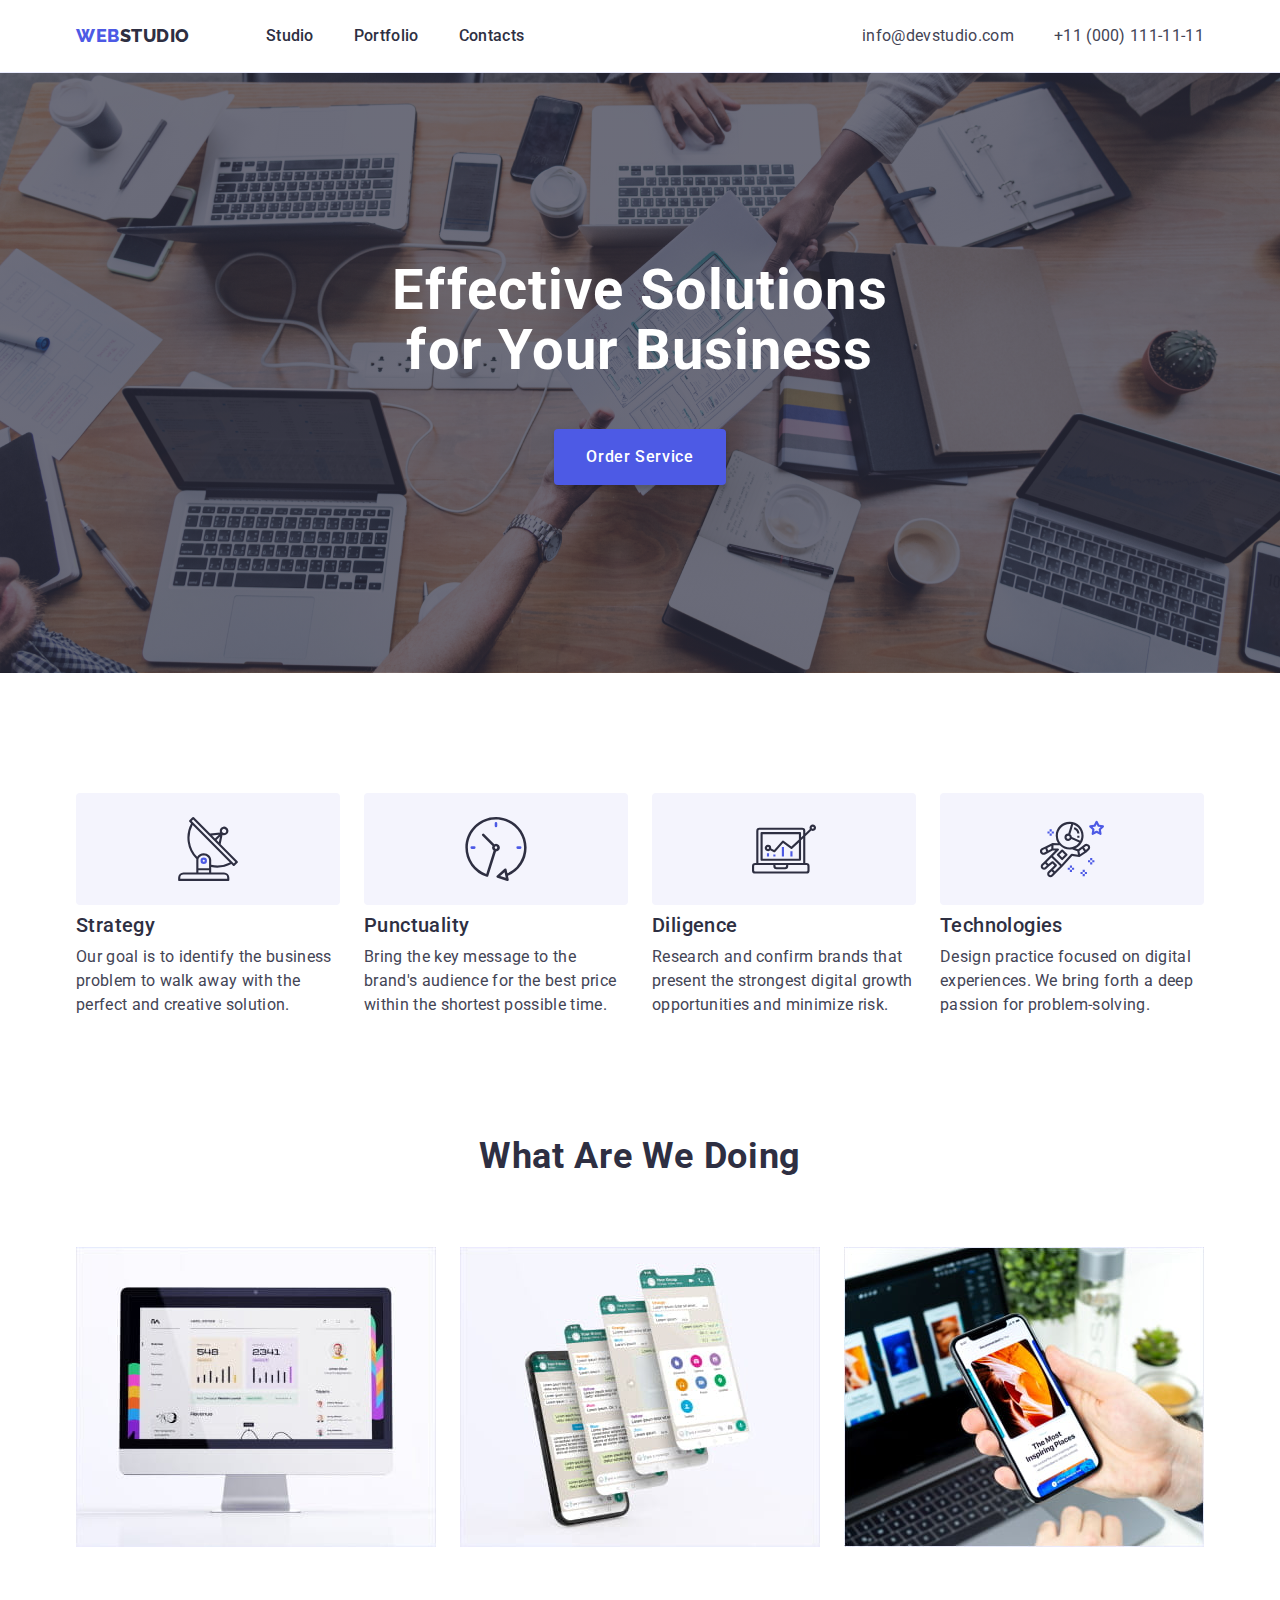
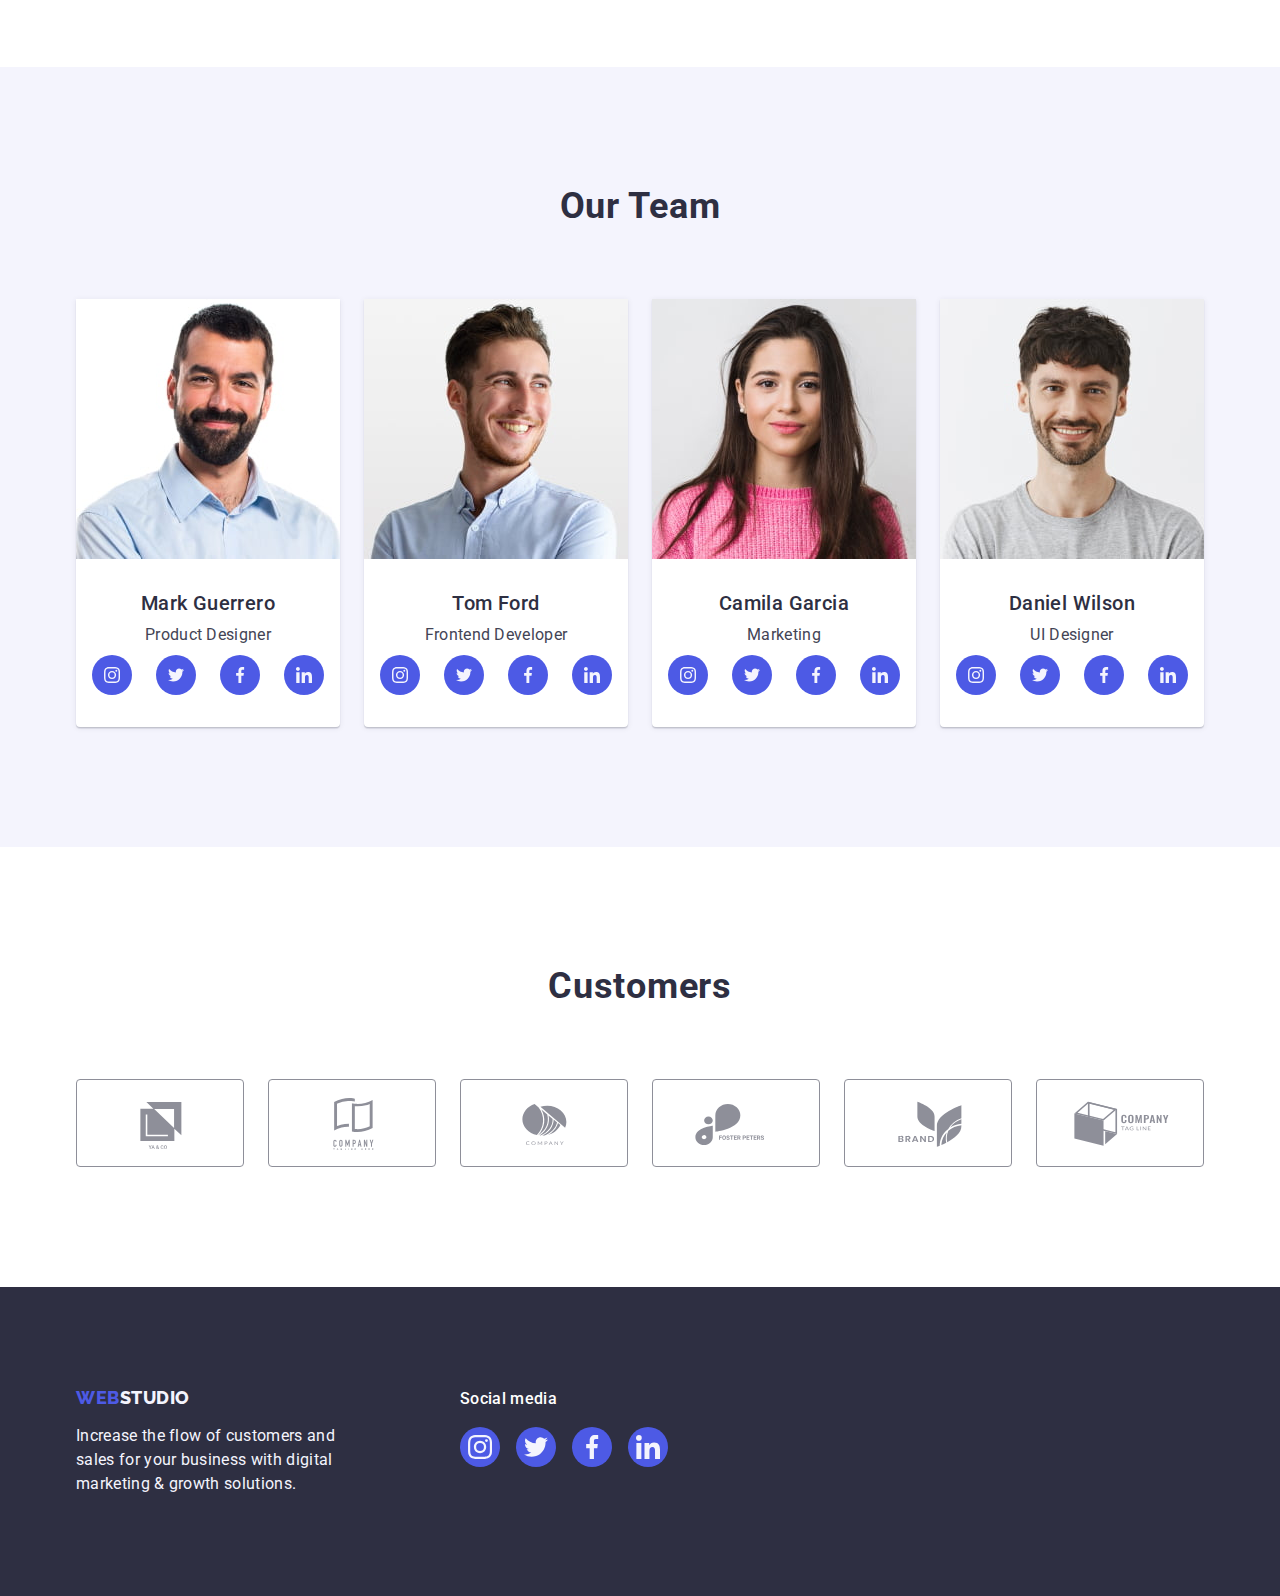
==== index.html @ 17348faa "Initial commit" ====
<!DOCTYPE html>
<html lang="en">
  <head>
    <meta charset="UTF-8" />
    <meta http-equiv="X-UA-Compatible" content="IE=edge" />
    <meta name="viewport" content="width=device-width, initial-scale=1.0" />
    <title>WebStudio</title>
    <link rel="preconnect" href="https://fonts.googleapis.com" />
    <link rel="preconnect" href="https://fonts.gstatic.com" crossorigin />
    <link
      href="https://fonts.googleapis.com/css2?family=Raleway:wght@800&family=Roboto:wght@400;500;700;900&display=swap"
      rel="stylesheet"
    />
    <link
      rel="stylesheet"
      href="https://cdn.jsdelivr.net/npm/modern-normalize@1.1.0/modern-normalize.min.css"
    />
    <link rel="stylesheet" href="css/styles.css" />
  </head>
  <body>
    <header class="header">
      <div class="header-container container">
        <nav class="navigation">
          <a href="./index.html" class="main-logo link"
            >Web<span class="logo-header">Studio</span></a
          >
          <ul class="menu-nav list">
            <li>
              <a href="./index.html" class="menu-nav-item link">Studio</a>
            </li>
            <li>
              <a href="./portfolio.html" class="menu-nav-item link"
                >Portfolio</a
              >
            </li>
            <li>
              <a href="" class="menu-nav-item link">Contacts</a>
            </li>
          </ul>
        </nav>
        <address class="contacts-address">
          <ul class="contacts-list list">
            <li>
              <a class="contacts link" href="mailto:info@devstudio.com"
                >info@devstudio.com</a
              >
            </li>
            <li>
              <a class="contacts link" href="tel:+110001111111"
                >+11 (000) 111-11-11</a
              >
            </li>
          </ul>
        </address>
      </div>
    </header>

    <main>
      <section class="hero">
        <div class="container">
          <h1 class="header-hero">Effective Solutions for Your Business</h1>
          <button class="button-main" type="button">Order Service</button>
        </div>
      </section>

      <section class="features-section">
        <div class="container">
          <!-- Hidden header -->
          <h2 class="hidden-header" hidden>Features</h2>
          <ul class="features-list list">
            <li class="features-list-item">
              <div class="features-icons">
                <svg class="features-icon" width="64" height="64">
                  <use href="./images/icons.svg#antenna-icon"></use>
                </svg>
              </div>
              <h3 class="features">Strategy</h3>
              <p class="features-item">
                Our goal is to identify the business problem to walk away with
                the perfect and creative solution.
              </p>
            </li>

            <li class="features-list-item">
              <div class="features-icons">
                <svg class="features-icon" width="64" height="64">
                  <use href="./images/icons.svg#clock-icon"></use>
                </svg>
              </div>
              <h3 class="features">Punctuality</h3>
              <p class="features-item">
                Bring the key message to the brand's audience for the best price
                within the shortest possible time.
              </p>
            </li>

            <li class="features-list-item">
              <div class="features-icons">
                <svg class="features-icon" width="64" height="64">
                  <use href="./images/icons.svg#diagram-icon"></use>
                </svg>
              </div>
              <h3 class="features">Diligence</h3>
              <p class="features-item">
                Research and confirm brands that present the strongest digital
                growth opportunities and minimize risk.
              </p>
            </li>

            <li class="features-list-item">
              <div class="features-icons">
                <svg class="features-icon" width="64" height="64">
                  <use href="./images/icons.svg#astronaut-icon"></use>
                </svg>
              </div>
              <h3 class="features">Technologies</h3>
              <p class="features-item">
                Design practice focused on digital experiences. We bring forth a
                deep passion for problem-solving.
              </p>
            </li>
          </ul>
        </div>
      </section>

      <section class="pictures-section">
        <div class="container">
          <h2 class="images-header">What are we doing</h2>
          <ul class="pictures-list list">
            <li class="pictures-main">
              <img
                src="./images/img1.jpg"
                alt="picture of computer"
                width="360"
                height="300"
              />
            </li>
            <li class="pictures-main">
              <img
                src="./images/img2.jpg"
                alt="picture of mobile messenger"
                width="360"
                height="300"
              />
            </li>
            <li class="pictures-main">
              <img
                src="./images/img3.jpg"
                alt="picture of computer and mobile game"
                width="360"
                height="300"
              />
            </li>
          </ul>
        </div>
      </section>

      <section class="team-members">
        <div class="container">
          <h2 class="team-members-header">Our Team</h2>
          <ul class="team-members-list list">
            <li class="team-members-item">
              <img
                src="./images/picture1.jpg"
                alt="picture of Mark Guerrero"
                width="264"
                height="260"
                class="team-members-pictures"
              />
              <div class="team-name-text">
                <h3 class="team-members-name">Mark Guerrero</h3>
                <p class="team-members-text">Product Designer</p>
                <ul class="team-icons-list list">
                  <li class="team-icons-item">
                    <a href="" class="team-icons-link link">
                      <svg class="team-social-icons" width="16" height="16">
                        <use href="./images/icons.svg#instagramicon"></use>
                      </svg>
                    </a>
                  </li>
                  <li class="team-icons-item">
                    <a href="" class="team-icons-link link">
                      <svg class="team-social-icons" width="16" height="16">
                        <use href="./images/icons.svg#twittericon"></use>
                      </svg>
                    </a>
                  </li>
                  <li class="team-icons-item">
                    <a href="" class="team-icons-link link">
                      <svg class="team-social-icons" width="16" height="16">
                        <use href="./images/icons.svg#facebookicon"></use>
                      </svg>
                    </a>
                  </li>
                  <li class="team-icons-item">
                    <a href="" class="team-icons-link link">
                      <svg class="team-social-icons" width="16" height="16">
                        <use href="./images/icons.svg#linkedinicon"></use>
                      </svg>
                    </a>
                  </li>
                </ul>
              </div>
            </li>
            <li class="team-members-item">
              <img
                src="./images/picture2.jpg"
                alt="picture of Tom Ford"
                width="264"
                height="260"
                class="team-members-pictures"
              />
              <div class="team-name-text">
                <h3 class="team-members-name">Tom Ford</h3>
                <p class="team-members-text">Frontend Developer</p>
                <ul class="team-icons-list list">
                  <li class="team-icons-item">
                    <a href="" class="team-icons-link link">
                      <svg class="team-social-icons" width="16" height="16">
                        <use href="./images/icons.svg#instagramicon"></use>
                      </svg>
                    </a>
                  </li>
                  <li class="team-icons-item">
                    <a href="" class="team-icons-link link">
                      <svg class="team-social-icons" width="16" height="16">
                        <use href="./images/icons.svg#twittericon"></use>
                      </svg>
                    </a>
                  </li>
                  <li class="team-icons-item">
                    <a href="" class="team-icons-link link">
                      <svg class="team-social-icons" width="16" height="16">
                        <use href="./images/icons.svg#facebookicon"></use>
                      </svg>
                    </a>
                  </li>
                  <li class="team-icons-item">
                    <a href="" class="team-icons-link link">
                      <svg class="team-social-icons" width="16" height="16">
                        <use href="./images/icons.svg#linkedinicon"></use>
                      </svg>
                    </a>
                  </li>
                </ul>
              </div>
            </li>
            <li class="team-members-item">
              <img
                src="./images/picture3.jpg"
                alt="picture of Camila Garcia"
                width="264"
                height="260"
                class="team-members-pictures"
              />
              <div class="team-name-text">
                <h3 class="team-members-name">Camila Garcia</h3>
                <p class="team-members-text">Marketing</p>
                <ul class="team-icons-list list">
                  <li class="team-icons-item">
                    <a href="" class="team-icons-link link">
                      <svg class="team-social-icons" width="16" height="16">
                        <use href="./images/icons.svg#instagramicon"></use>
                      </svg>
                    </a>
                  </li>
                  <li class="team-icons-item">
                    <a href="" class="team-icons-link link">
                      <svg class="team-social-icons" width="16" height="16">
                        <use href="./images/icons.svg#twittericon"></use>
                      </svg>
                    </a>
                  </li>
                  <li class="team-icons-item">
                    <a href="" class="team-icons-link link">
                      <svg class="team-social-icons" width="16" height="16">
                        <use href="./images/icons.svg#facebookicon"></use>
                      </svg>
                    </a>
                  </li>
                  <li class="team-icons-item">
                    <a href="" class="team-icons-link link">
                      <svg class="team-social-icons" width="16" height="16">
                        <use href="./images/icons.svg#linkedinicon"></use>
                      </svg>
                    </a>
                  </li>
                </ul>
              </div>
            </li>

            <li class="team-members-item">
              <img
                src="./images/picture4.jpg"
                alt="picture of Daniel Wilson"
                width="264"
                height="260"
                class="team-members-pictures"
              />
              <div class="team-name-text">
                <h3 class="team-members-name">Daniel Wilson</h3>
                <p class="team-members-text">UI Designer</p>
                <ul class="team-icons-list list">
                  <li class="team-icons-item">
                    <a href="" class="team-icons-link link">
                      <svg class="team-social-icons" width="16" height="16">
                        <use href="./images/icons.svg#instagramicon"></use>
                      </svg>
                    </a>
                  </li>
                  <li class="team-icons-item">
                    <a href="" class="team-icons-link link">
                      <svg class="team-social-icons" width="16" height="16">
                        <use href="./images/icons.svg#twittericon"></use>
                      </svg>
                    </a>
                  </li>
                  <li class="team-icons-item">
                    <a href="" class="team-icons-link link">
                      <svg class="team-social-icons" width="16" height="16">
                        <use href="./images/icons.svg#facebookicon"></use>
                      </svg>
                    </a>
                  </li>
                  <li class="team-icons-item">
                    <a href="" class="team-icons-link link">
                      <svg class="team-social-icons" width="16" height="16">
                        <use href="./images/icons.svg#linkedinicon"></use>
                      </svg>
                    </a>
                  </li>
                </ul>
              </div>
            </li>
          </ul>
        </div>
      </section>

      <section class="section-customers">
        <div class="container">
          <h2 class="customers-title">Customers</h2>
          <ul class="customers-icon-list list">
            <li class="customers-item">
              <a href="./images" class="customers-icon-link link">
                <svg class="icon-customers" width="104" height="56">
                  <use href="./images/icons.svg#client1-icon"></use>
                </svg>
              </a>
            </li>
            <li class="customers-item">
              <a href="" class="customers-icon-link link">
                <svg class="icon-customers" width="104" height="56">
                  <use href="./images/icons.svg#client2-icon"></use>
                </svg>
              </a>
            </li>
            <li class="customers-item">
              <a href="" class="customers-icon-link link">
                <svg class="icon-customers" width="104" height="56">
                  <use href="./images/icons.svg#client3-icon"></use>
                </svg>
              </a>
            </li>
            <li class="customers-item">
              <a href="" class="customers-icon-link link">
                <svg class="icon-customers" width="104" height="56">
                  <use href="./images/icons.svg#client4-icon"></use>
                </svg>
              </a>
            </li>
            <li class="customers-item">
              <a href="" class="customers-icon-link link">
                <svg class="icon-customers" width="104" height="56">
                  <use href="./images/icons.svg#client5-icon"></use>
                </svg>
              </a>
            </li>
            <li class="customers-item">
              <a href="" class="customers-icon-link link">
                <svg class="icon-customers" width="104" height="56">
                  <use href="./images/icons.svg#client6-icon"></use>
                </svg>
              </a>
            </li>
          </ul>
        </div>
      </section>
    </main>

    <footer class="footer">
      <div class="footer-container container">
        <div class="footer-title">
          <a class="logo-footer" href="./index.html"
            >Web<span class="logo-studio">Studio</span>
          </a>
          <p class="footer-text">
            Increase the flow of customers and sales for your business with
            digital marketing & growth solutions.
          </p>
        </div>
        <div class="social-media">
          <p class="social-media-uppertitle">Social media</p>
          <ul class="social-icon-footer list">
            <li class="social-item">
              <a href="./images" class="social-link link">
                <svg class="social-footer" width="24" height="24">
                  <use href="./images/icons.svg#instagramicon"></use>
                </svg>
              </a>
            </li>
            <li class="social-item">
              <a href="" class="social-link link">
                <svg class="social-footer" width="24" height="24">
                  <use href="./images/icons.svg#twittericon"></use>
                </svg>
              </a>
            </li>
            <li class="social-item">
              <a href="" class="social-link link">
                <svg class="social-footer" width="24" height="24">
                  <use href="./images/icons.svg#facebookicon"></use>
                </svg>
              </a>
            </li>
            <li class="social-item">
              <a href="" class="social-link link">
                <svg class="social-footer" width="24" height="24">
                  <use href="./images/icons.svg#linkedinicon"></use>
                </svg>
              </a>
            </li>
          </ul>
        </div>
      </div>
    </footer>
  </body>
</html>
---- css/styles.css ----
:root {
  --color-iris: #4d5ae5;
  --color-ocean: #404bbf;
  --color-navy-blue: #2e2f42;
  --color-green: #31d0aa;
  --color-slate: #434455;
  --color-light-slate: #8e8f99;
  --color-cornflower: #e7e9fc;
  --color-cloud: #f4f4fd;
  --color-navy-blue-modal: #2e2f42;
  --color-grey: #2e2f42;
  --color-white: #ffffff;
  --color-dairy: #fcfcfc;
}

body {
  background: #ffffff;
  font-family: 'Roboto', sans-serif;
  color: #434455;
}

h1,
h2,
h3,
p,
ul {
  margin: 0;
}

ul {
  padding-left: 0;
}

.container {
  width: 1158px;
  margin: 0 auto;
  padding: 0 15px;
}

.header {
  border-bottom: 1px solid #e7e9fc;
  box-shadow: 0px 2px 1px rgba(46, 47, 66, 0.08),
    0px 1px 1px rgba(46, 47, 66, 0.16), 0px 1px 6px rgba(46, 47, 66, 0.08);
}

.header-container {
  display: flex;
}

.navigation {
  display: flex;
  align-items: center;
}

.logo-header {
  color: #2e2f42;
}

.main-logo {
  display: flex;
  flex-direction: row;
  align-items: center;
  padding: 0px;
  font-family: 'Raleway', sans-serif;
  font-weight: 800;
  font-size: 18px;
  line-height: 1.17;
  letter-spacing: 0.03em;
  text-transform: uppercase;
  color: #4d5ae5;
  text-decoration: none;
  margin-right: 76px;
}

.logo-studio {
  color: #f4f4fd;
}

.link {
  text-decoration: none;
}

.list {
  list-style: none;
}

.menu-nav {
  margin: 0;
  flex-direction: row;
  align-items: flex-start;
  padding: 24px 0;
  font-weight: 500;
  font-size: 16px;
  line-height: 1.5;
  letter-spacing: 0.02em;
  text-decoration: none;
  color: #2e2f42;
  display: flex;
  gap: 40px;
}

.menu-nav-item {
  padding: 24px 0;
  color: #2e2f42;
}

.menu-nav-item:hover,
.menu-nav-item:focus {
  color: #404bbf;
}

.contacts-address {
  margin-left: auto;
}

.contacts-list {
  font-family: 'Roboto';
  font-style: normal;
  font-weight: 400;
  font-size: 16px;
  line-height: 1.5;
  letter-spacing: 0.02em;
  color: #434455;
  text-decoration: none;
  display: flex;
  gap: 40px;
}

.contacts {
  font-family: 'Roboto';
  font-style: normal;
  font-weight: 400;
  font-size: 16px;
  line-height: 1.5;
  letter-spacing: 0.02em;
  color: #434455;
  text-decoration: none;
  display: flex;
  gap: 40px;
  padding: 24px 0;
}

.contacts:hover,
.contacts:focus {
  color: #404bbf;
}

.hero {
  background-color: #2e2f42;
  padding: 188px 0;
  background-image: linear-gradient(
      rgba(46, 47, 66, 0.7),
      rgba(46, 47, 66, 0.7)
    ),
    url(../images/background-image/hero-image.jpg);
  background-repeat: no-repeat;
  background-position: center;
  background-size: cover;
  max-width: 1440px;
  margin: 0 auto;
}

.header-hero {
  font-size: 56px;
  line-height: 1.07;
  text-align: center;
  letter-spacing: 0.02em;
  color: #ffffff;
  max-width: 496px;
  margin: 0 auto;
  margin-bottom: 48px;
}

.button-main {
  font-family: 'Roboto', sans-serif;
  font-style: normal;
  font-weight: 500;
  font-size: 16px;
  line-height: 1.5;
  margin: 0 auto;
  color: #ffffff;
  background-color: #4d5ae5;
  letter-spacing: 0.04em;
  cursor: pointer;
  min-width: 169px;
  display: block;
  padding: 16px 32px;
  border: none;
  box-shadow: 0px 4px 4px rgba(0, 0, 0, 0.15);
  border-radius: 4px;
}

.button-main:hover,
.button-main:focus {
  background-color: #404bbf;
}

.features-section {
  padding: 120px 0;
}

.features-list {
  display: flex;
  gap: 24px;
}

.features {
  font-weight: 500;
  font-size: 20px;
  line-height: 1.2;
  letter-spacing: 0.02em;
  color: #2e2f42;
  flex: none;
  order: 0;
  flex-grow: 0;
  margin-bottom: 8px;
}

.features-icons {
  width: 264px;
  height: 112px;
  background: #f4f4fd;
  border-radius: 4px;
  display: flex;
  align-items: center;
  justify-content: center;
  margin-bottom: 8px;
}

.features-icon {
  display: flex;
  align-items: center;
}

.features-list-item {
  width: calc((100% - 72px) / 4);
}

.features-item {
  font-size: 16px;
  line-height: 1.5;
  letter-spacing: 0.02em;
  color: #434455;
  flex: none;
  order: 1;
  flex-grow: 0;
}

.pictures-section {
  padding-bottom: 120px;
}

.images-header {
  font-size: 36px;
  line-height: 1.11;
  text-align: center;
  letter-spacing: 0.02em;
  text-transform: capitalize;
  list-style: none;
  color: #2e2f42;
  height: 38.45px;
  text-align: center;
  letter-spacing: 0.02em;
  text-transform: capitalize;
  margin-bottom: 72px;
}

.pictures-list {
  display: flex;
  gap: 24px;
}

.pictures-main {
  display: flex;
  flex-direction: column;
  align-items: flex-start;
  padding: 0px;
  width: calc((100% - 48px) / 3);
}

.team-members {
  background-color: #f4f4fd;
  padding: 120px 0;
}

.team-icons-list {
  display: flex;
  justify-content: center;
  gap: 24px;
}

.team-icons-item {
  width: 40px;
  height: 40px;
}

.team-icons-link {
  width: 100%;
  height: 100%;
  background-color: #4d5ae5;
  border-radius: 50%;
  display: flex;
  align-items: center;
  justify-content: center;
}

.team-icons-link:hover,
.team-icons-link:focus {
  background-color: #404bbf;
}

.team-social-icons {
  fill: #f4f4fd;
}

.team-members-header {
  font-size: 36px;
  line-height: 1.11;
  text-align: center;
  letter-spacing: 0.02em;
  text-transform: capitalize;
  color: #2e2f42;
  list-style: none;
  margin-bottom: 72px;
}

.team-members-list {
  display: flex;
  gap: 24px;
}

.team-members-item {
  background-color: #ffffff;
  display: flex;
  flex-direction: column;
  justify-content: center;
  align-items: center;
  box-shadow: 0px 1px 6px rgba(46, 47, 66, 0.08),
    0px 1px 1px rgba(46, 47, 66, 0.16), 0px 2px 1px rgba(46, 47, 66, 0.08);
  border-radius: 0px 0px 4px 4px;
  width: calc((100% - 3 * 24px) / 4);
}

.team-name-text {
  padding: 32px 0;
}

.team-members-pictures {
  background: url(man-with-laptop-presenting-something.jpg);
  mix-blend-mode: normal;
  flex: none;
  order: 0;
  flex-grow: 0;
}

.team-members-name {
  font-weight: 500;
  font-size: 20px;
  line-height: 1.2;
  letter-spacing: 0.02em;
  color: #2e2f42;
  flex: none;
  order: 0;
  flex-grow: 0;
  text-align: center;
  margin-bottom: 8px;
}

.team-members-text {
  font-size: 16px;
  line-height: 1.5;
  letter-spacing: 0.02em;
  color: #434455;
  text-align: center;
  flex: none;
  order: 1;
  flex-grow: 0;
  margin-bottom: 8px;
}

.footer {
  background-color: #2e2f42;
  padding: 100px 0;
}

.footer-title {
  margin-right: 120px;
}

.social-media-uppertitle {
  font-family: 'Roboto';
  font-style: normal;
  font-weight: 500;
  font-size: 16px;
  line-height: 1.5;
  letter-spacing: 0.02em;
  color: #ffffff;
  margin-bottom: 16px;
}

.footer-container {
  display: flex;
  align-items: baseline;
}

.social-icon-footer {
  display: flex;
  gap: 16px;
}

.social-item {
  width: 40px;
  height: 40px;
}

.social-link {
  fill: #f4f4fd;
  width: 100%;
  height: 100%;
  background-color: #4d5ae5;
  border-radius: 50%;
  display: flex;
  align-items: center;
  justify-content: center;
}

.social-link:hover,
.social-link:focus {
  background-color: #31d0aa;
}

.social-footer {
  fill: #f4f4fd;
}

.logo-footer {
  display: inline-block;
  flex-direction: row;
  align-items: center;
  padding: 0px;
  font-family: 'Raleway', sans-serif;
  font-weight: 800;
  font-size: 18px;
  line-height: 1.17;
  letter-spacing: 0.03em;
  text-transform: uppercase;
  color: #4d5ae5;
  text-decoration: none;
  margin-right: 76px;
  margin-bottom: 16px;
}

.logo-studio {
  display: inline-block;
}

.footer-text {
  max-width: 264px;
  font-family: 'Roboto';
  font-style: normal;
  font-weight: 400;
  font-size: 16px;
  line-height: 24px;
  letter-spacing: 0.02em;
  color: #f4f4fd;
}

.list {
  list-style: none;
}

.portfolio-main-section {
  padding: 96px 0 120px;
}

.portfolio-buttom-list {
  display: flex;
  justify-content: center;
  gap: 24px;
  margin-bottom: 72px;
}

.button-portfolio {
  font-family: 'Roboto', sans-serif;
  font-weight: 500;
  font-size: 16px;
  line-height: 1.5;
  letter-spacing: 0.04em;
  color: #4d5ae5;
  background-color: #f4f4fd;
  cursor: pointer;
  display: flex;
  flex-direction: row;
  align-items: flex-start;
  padding: 0px;
  gap: 24px;
  padding: 12px 24px;
  border: 1px solid #e7e9fc;
  border-radius: 4px;
}

.button-portfolio:focus,
.button-portfolio:hover {
  color: #ffffff;
  background-color: #404bbf;
  border: 1px solid transparent;
  box-shadow: 0px 3px 1px rgba(0, 0, 0, 0.1), 0px 2px 1px rgba(0, 0, 0, 0.08),
    0px 2px 2px rgba(0, 0, 0, 0.12);
}

.images-portfolio {
  display: flex;
  flex-wrap: wrap;
  gap: 24px;
  row-gap: 48px;
}

.link {
  text-decoration: none;
}

.item-img {
  width: calc((100% - 48px) / 3);
}

.img-link {
  display: block;
}

.img-link:hover,
.img-link:focus {
  box-shadow: 0px 1px 6px rgba(46, 47, 66, 0.08),
    0px 1px 1px rgba(46, 47, 66, 0.16), 0px 2px 1px rgba(46, 47, 66, 0.08);
}

.img-name {
  padding: 32px 16px;
  border: 1px solid #e7e9fc;
  border-top: none;
  margin-bottom: 8px;
}

.pictures-portfolio {
  display: block;
}

.img-title {
  font-family: 'Roboto';
  font-style: normal;
  font-weight: 500;
  font-size: 20px;
  line-height: 1.2;
  letter-spacing: 0.02em;
  color: #2e2f42;
  flex: none;
  order: 0;
  margin-bottom: 8px;
}

.img-text {
  font-family: 'Roboto';
  font-style: normal;
  font-weight: 400;
  font-size: 16px;
  line-height: 1.5;
  letter-spacing: 0.02em;
  color: #434455;
  flex: none;
  order: 1;
}

.section-customers {
  padding-top: 120px;
  padding-bottom: 120px;
}

.customers-title {
  font-family: 'Roboto';
  font-style: normal;
  font-weight: 700;
  font-size: 36px;
  line-height: 1.1;
  text-align: center;
  letter-spacing: 0.02em;
  text-transform: capitalize;
  color: #2e2f42;
  margin-bottom: 72px;
}

.customers-icon-list {
  display: flex;
  gap: 24px;
}

.customers-item {
  width: calc((100% - 120px) / 6);
  height: 88px;
}

.customers-icon-link {
  width: 100%;
  height: 100%;
  border: 1px solid #8e8f99;
  border-radius: 4px;
  display: flex;
  align-items: center;
  justify-content: center;
  color: #8e8f99;
}

.customers-icon-link:hover,
.customers-icon-link:focus {
  border-color: #404bbf;
  color: #404bbf;
}

.icon-customers {
  fill: currentColor;
}
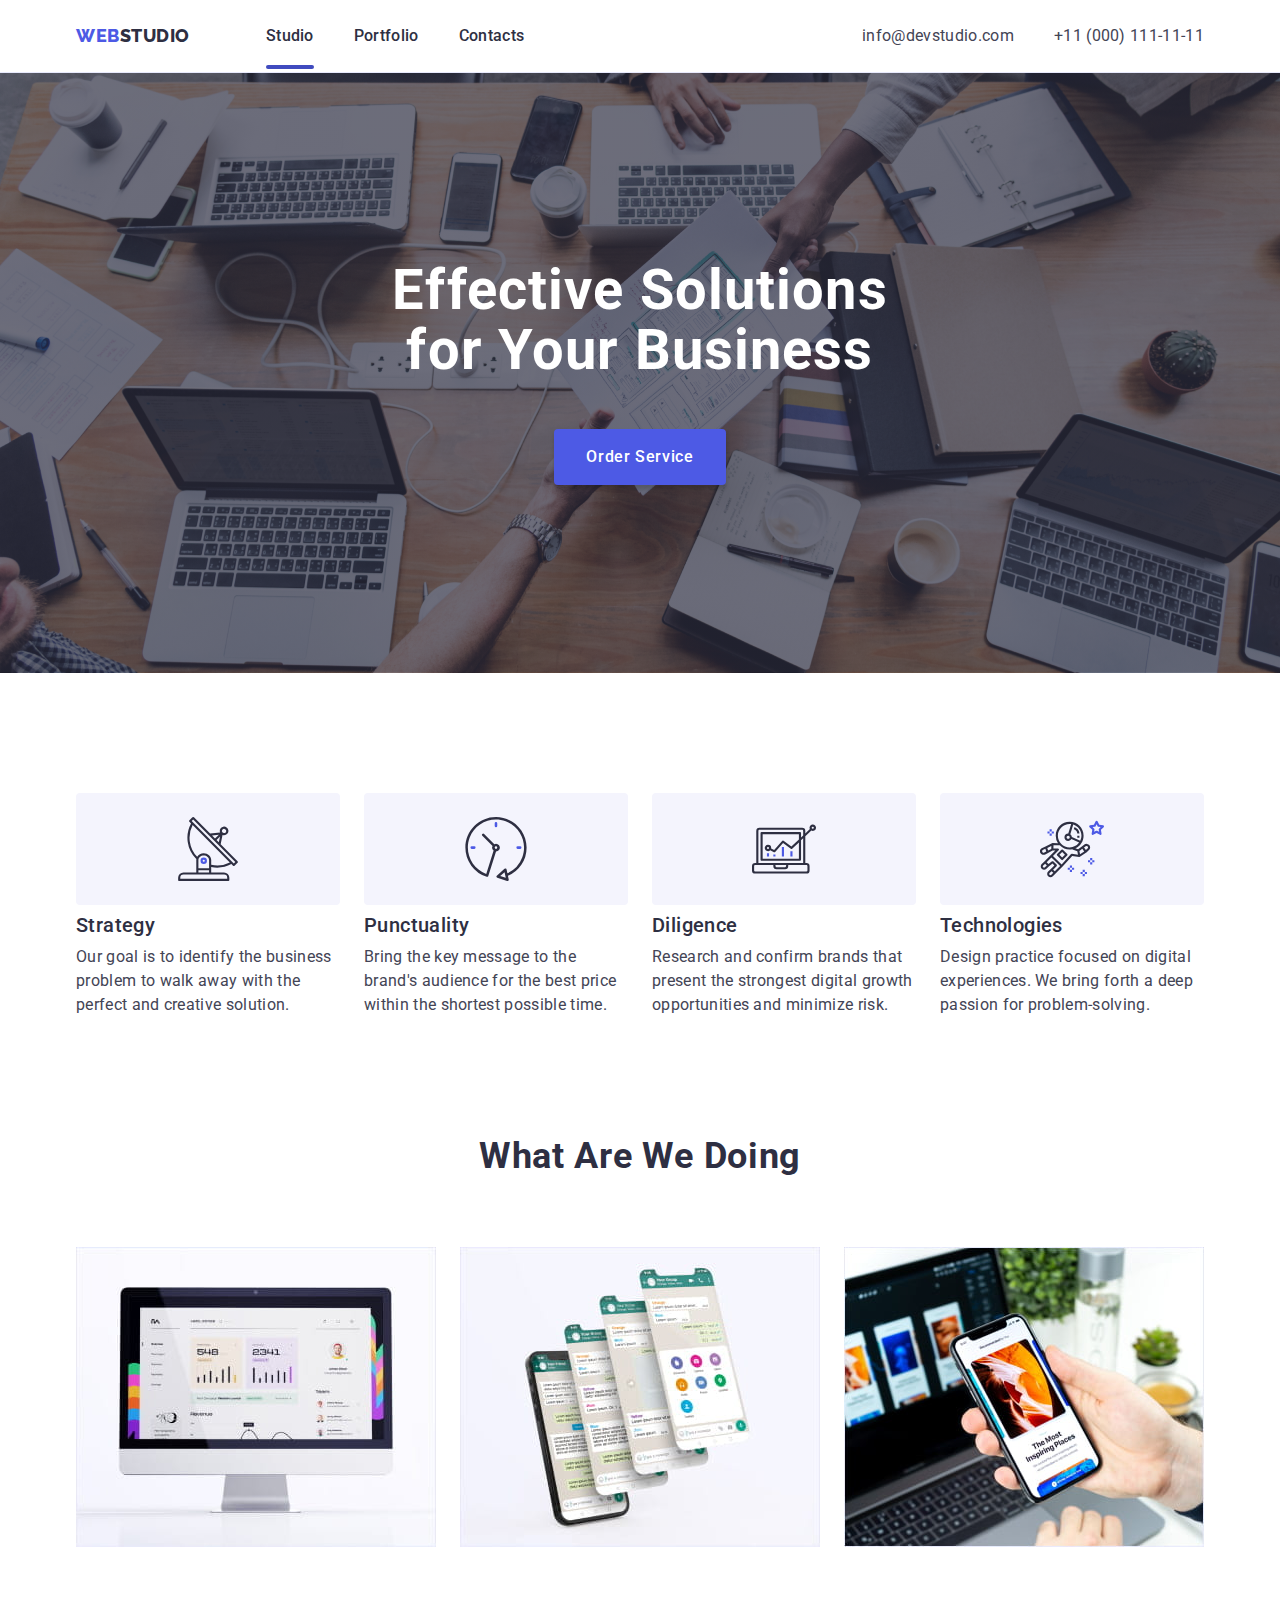
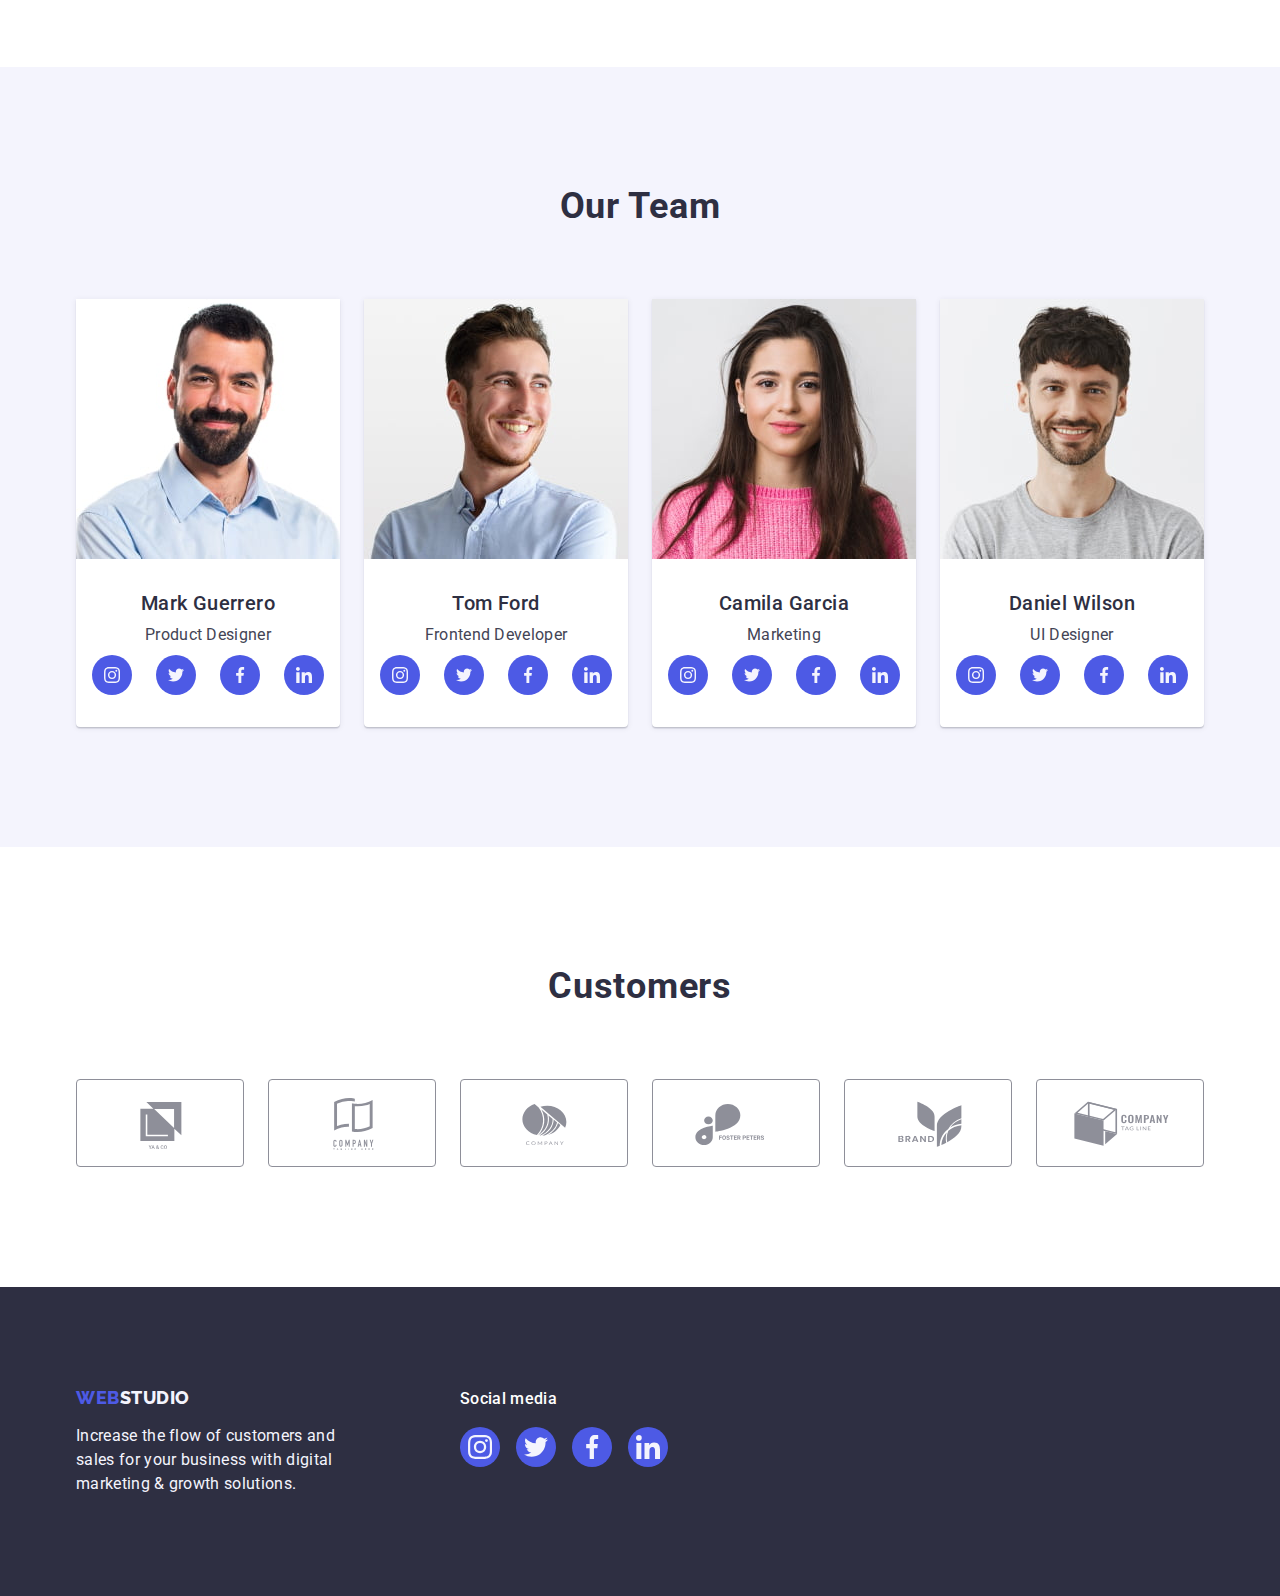
==== commit 0498c2ab: "modal+overlay" ====
--- a/index.html
+++ b/index.html
@@ -26,7 +26,9 @@
           >
           <ul class="menu-nav list">
             <li>
-              <a href="./index.html" class="menu-nav-item link">Studio</a>
+              <a href="./index.html" class="menu-nav-item link active"
+                >Studio</a
+              >
             </li>
             <li>
               <a href="./portfolio.html" class="menu-nav-item link"
@@ -433,5 +435,16 @@
         </div>
       </div>
     </footer>
+
+    <!--Modal Window-->
+    <div class="backdrop">
+      <div class="modal">
+        <button class="modal-close">
+          <svg class="modal-btn-icon" width="8" height="8">
+            <use href="./images/icons.svg#close-icon"></use>
+          </svg>
+        </button>
+      </div>
+    </div>
   </body>
 </html>
--- a/css/styles.css
+++ b/css/styles.css
@@ -102,6 +102,22 @@
 .menu-nav-item {
   padding: 24px 0;
   color: #2e2f42;
+  position: relative;
+}
+
+.menu-nav-item::after {
+  content: '';
+  display: block;
+  position: absolute;
+  bottom: 0;
+  left: 0;
+  width: 100%;
+  height: 4px;
+  border-radius: 4px;
+}
+
+.menu-nav-item.active::after {
+  background-color: #404bbf;
 }
 
 .menu-nav-item:hover,
@@ -523,6 +539,26 @@
   width: calc((100% - 48px) / 3);
 }
 
+.team-members-thumb {
+  position: relative;
+}
+
+.overlay {
+  position: absolute;
+  top: 0;
+  left: 0;
+  width: 100%;
+  height: 100%;
+  padding-top: 40px;
+  padding-left: 32px;
+  padding-right: 32px;
+  background-color: #4d5ae5;
+}
+
+.overlay-text {
+  color: #f4f4fd;
+}
+
 .img-link {
   display: block;
 }
@@ -617,3 +653,44 @@
 .icon-customers {
   fill: currentColor;
 }
+
+.backdrop {
+  display: none;
+  position: fixed;
+  top: 0;
+  left: 0;
+  width: 100%;
+  height: 100%;
+  background: rgba(46, 47, 66, 0.4);
+}
+
+.modal {
+  width: 450px;
+  height: 500px;
+  position: absolute;
+  top: calc(50% - 250px);
+  left: calc(50% - 225px);
+  background: #fcfcfc;
+  box-shadow: 0px 1px 1px rgba(0, 0, 0, 0.14), 0px 1px 3px rgba(0, 0, 0, 0.12),
+    0px 2px 1px rgba(0, 0, 0, 0.2);
+  border-radius: 4px;
+}
+
+.modal-close {
+  position: absolute;
+  top: -18px;
+  right: -18px;
+  display: flex;
+  align-items: center;
+  justify-content: center;
+  background-color: #e7e9fc;
+  width: 24px;
+  height: 24px;
+  padding: 0;
+  border-radius: 50%;
+  border: none;
+}
+
+.modal-btn-icon {
+  fill: #2e2f42;
+}
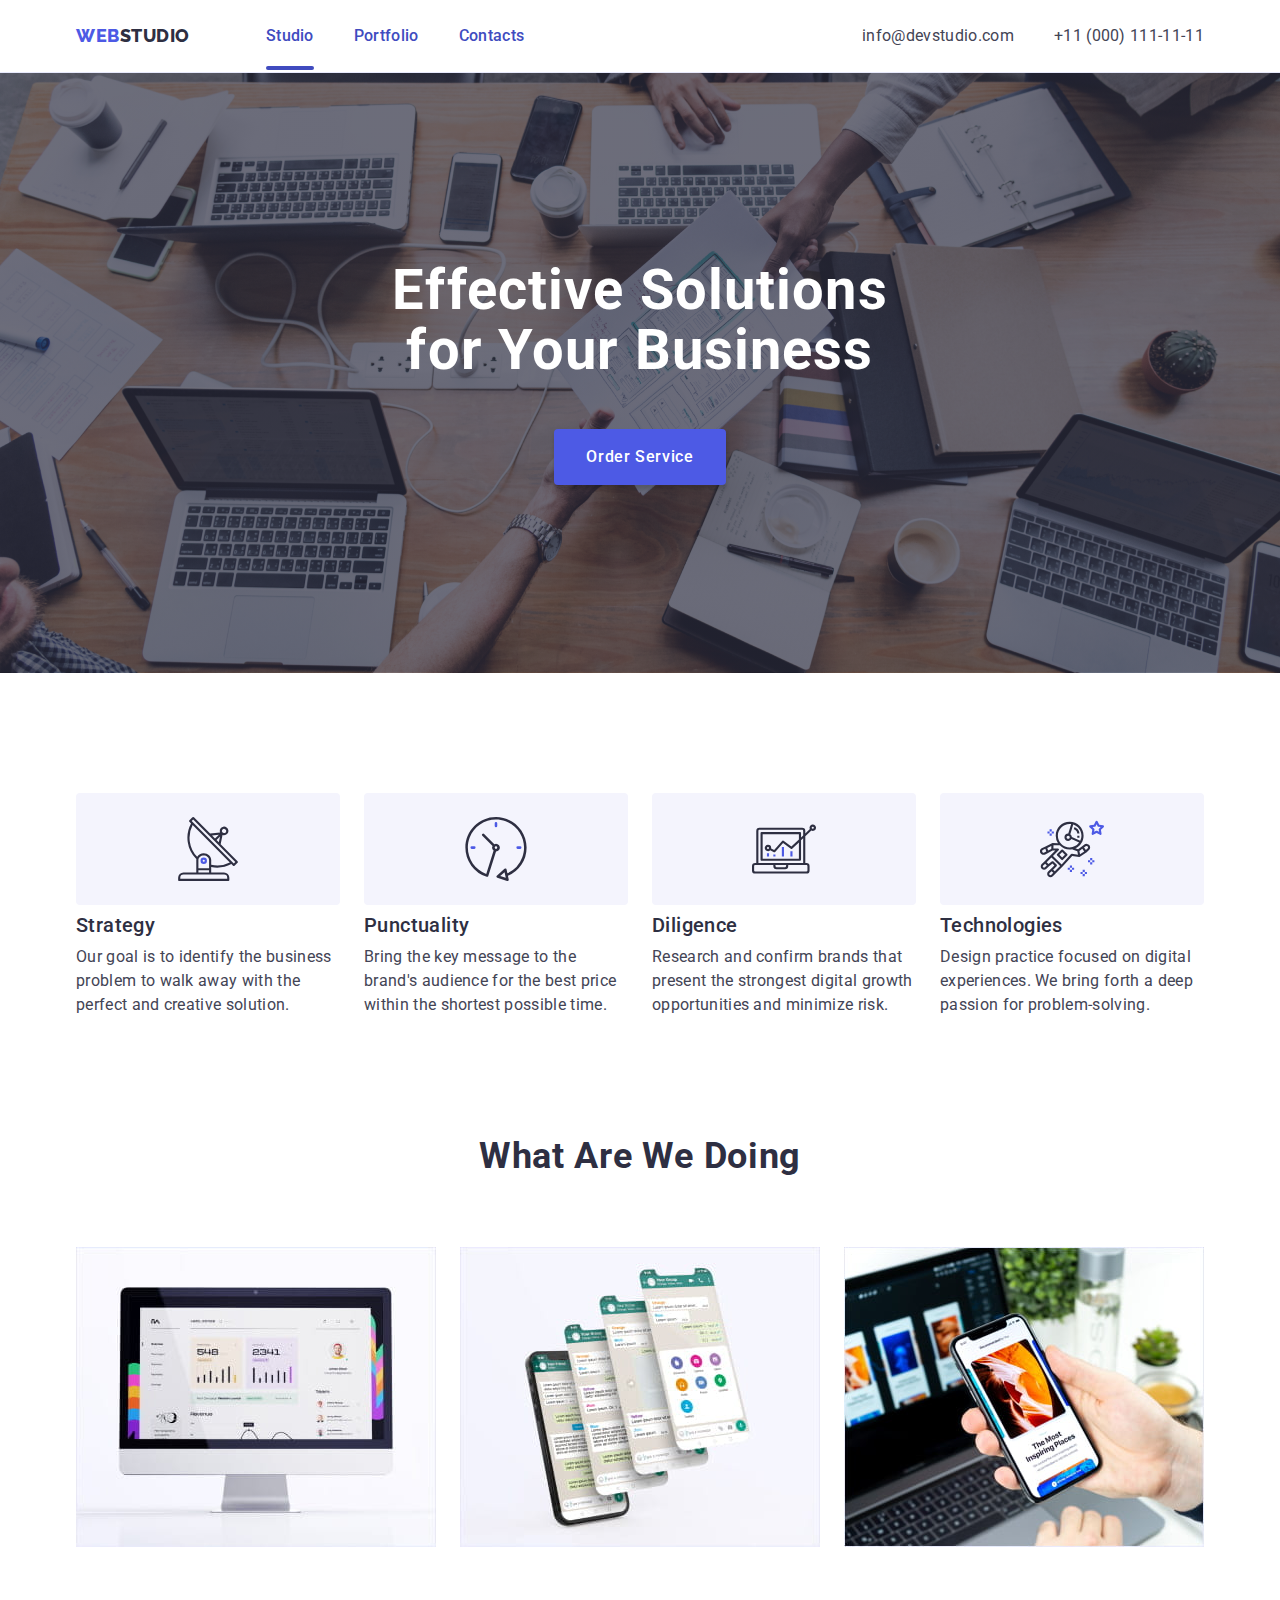
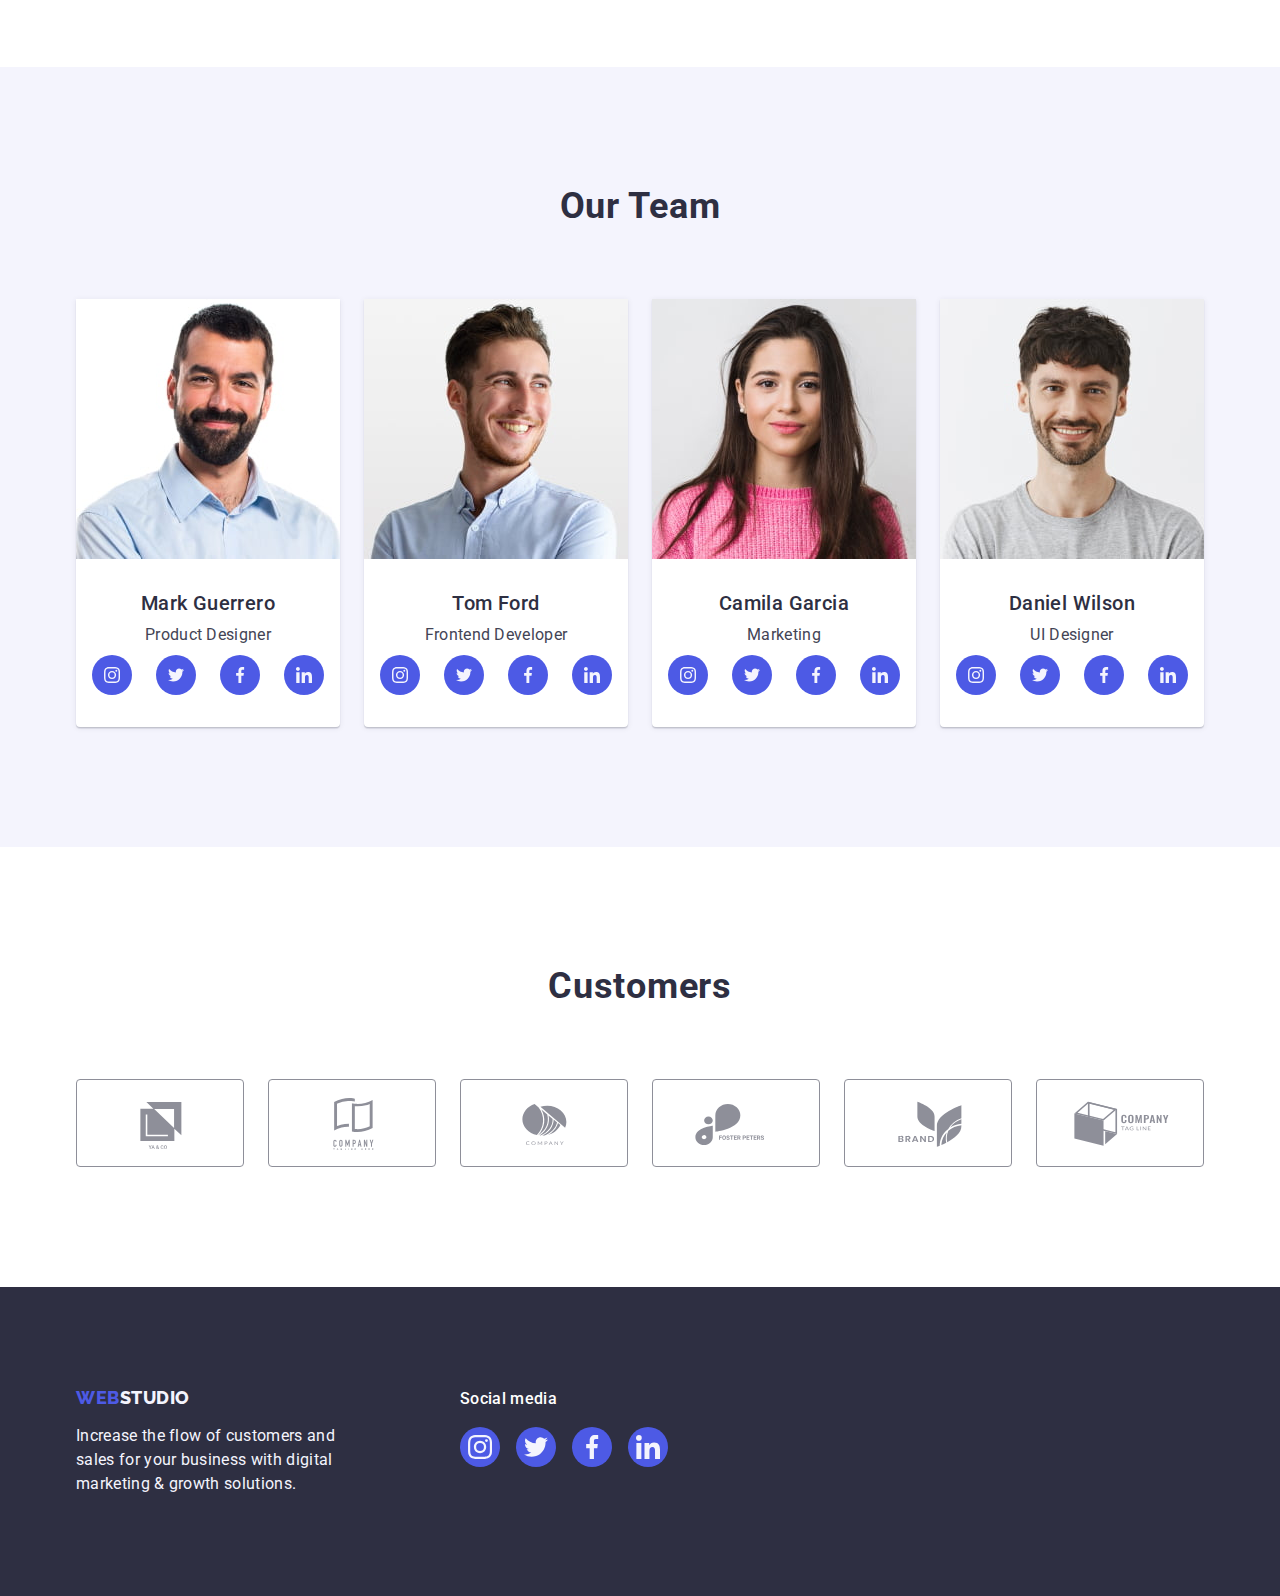
==== commit 47462813: "styles" ====
--- a/index.html
+++ b/index.html
@@ -61,7 +61,9 @@
       <section class="hero">
         <div class="container">
           <h1 class="header-hero">Effective Solutions for Your Business</h1>
-          <button class="button-main" type="button">Order Service</button>
+          <button class="button-main" type="button" data-modal-open>
+            Order Service
+          </button>
         </div>
       </section>
 
@@ -437,14 +439,15 @@
     </footer>
 
     <!--Modal Window-->
-    <div class="backdrop">
+    <div class="backdrop is-hidden" data-modal>
       <div class="modal">
-        <button class="modal-close">
+        <button type="button" class="modal-close" data-modal-close>
           <svg class="modal-btn-icon" width="8" height="8">
             <use href="./images/icons.svg#close-icon"></use>
           </svg>
         </button>
       </div>
     </div>
+    <script src="./js/modal.js"></script>
   </body>
 </html>
--- a/css/styles.css
+++ b/css/styles.css
@@ -101,19 +101,20 @@
 
 .menu-nav-item {
   padding: 24px 0;
-  color: #2e2f42;
   position: relative;
+  color: #404bbf;
+  transition: color 250ms cubic-bezier(0.4, 0, 0.2, 1);
 }
 
 .menu-nav-item::after {
   content: '';
   display: block;
   position: absolute;
-  bottom: 0;
+  bottom: -1px;
   left: 0;
   width: 100%;
   height: 4px;
-  border-radius: 4px;
+  border-radius: 2px;
 }
 
 .menu-nav-item.active::after {
@@ -123,6 +124,8 @@
 .menu-nav-item:hover,
 .menu-nav-item:focus {
   color: #404bbf;
+  transition-duration: 250ms;
+  transition: cubic-bezier(0.4, 0, 0.2, 1);
 }
 
 .contacts-address {
@@ -154,11 +157,14 @@
   display: flex;
   gap: 40px;
   padding: 24px 0;
+  transition: color 250ms cubic-bezier(0.4, 0, 0.2, 1);
 }
 
 .contacts:hover,
 .contacts:focus {
   color: #404bbf;
+  transition-duration: 250ms;
+  transition: cubic-bezier(0.4, 0, 0.2, 1);
 }
 
 .hero {
@@ -204,11 +210,14 @@
   border: none;
   box-shadow: 0px 4px 4px rgba(0, 0, 0, 0.15);
   border-radius: 4px;
+  transition: background-color 250ms cubic-bezier(0.4, 0, 0.2, 1);
 }
 
 .button-main:hover,
 .button-main:focus {
   background-color: #404bbf;
+  transition-duration: 250ms;
+  transition: cubic-bezier(0.4, 0, 0.2, 1);
 }
 
 .features-section {
@@ -318,11 +327,14 @@
   display: flex;
   align-items: center;
   justify-content: center;
+  transition: background-color 250ms cubic-bezier(0.4, 0, 0.2, 1);
 }
 
 .team-icons-link:hover,
 .team-icons-link:focus {
   background-color: #404bbf;
+  transition-duration: 250ms;
+  transition: cubic-bezier(0.4, 0, 0.2, 1);
 }
 
 .team-social-icons {
@@ -438,11 +450,14 @@
   display: flex;
   align-items: center;
   justify-content: center;
+  transition: background-color 250ms cubic-bezier(0.4, 0, 0.2, 1);
 }
 
 .social-link:hover,
 .social-link:focus {
   background-color: #31d0aa;
+  transition-duration: 250ms;
+  transition: cubic-bezier(0.4, 0, 0.2, 1);
 }
 
 .social-footer {
@@ -513,6 +528,10 @@
   padding: 12px 24px;
   border: 1px solid #e7e9fc;
   border-radius: 4px;
+  transition: color 250ms cubic-bezier(0.4, 0, 0.2, 1),
+    background-color 250ms cubic-bezier(0.4, 0, 0.2, 1),
+    border-color 250ms cubic-bezier(0.4, 0, 0.2, 1),
+    box-shadow 250ms cubic-bezier(0.4, 0, 0.2, 1);
 }
 
 .button-portfolio:focus,
@@ -522,6 +541,8 @@
   border: 1px solid transparent;
   box-shadow: 0px 3px 1px rgba(0, 0, 0, 0.1), 0px 2px 1px rgba(0, 0, 0, 0.08),
     0px 2px 2px rgba(0, 0, 0, 0.12);
+  transition-duration: 250ms;
+  transition: cubic-bezier(0.4, 0, 0.2, 1);
 }
 
 .images-portfolio {
@@ -539,11 +560,18 @@
   width: calc((100% - 48px) / 3);
 }
 
+.item-img:hover .overlay,
+.item-img:focus .overlay {
+  transform: translateY(0%);
+}
+
 .team-members-thumb {
   position: relative;
+  overflow: hidden;
 }
 
 .overlay {
+  transform: translateY(100%);
   position: absolute;
   top: 0;
   left: 0;
@@ -553,20 +581,35 @@
   padding-left: 32px;
   padding-right: 32px;
   background-color: #4d5ae5;
+  transition: transform 350ms;
 }
 
 .overlay-text {
+  position: absolute;
+  top: 0;
+  font-size: 16px;
+  line-height: 1.5;
+  letter-spacing: 0.02em;
   color: #f4f4fd;
+  padding: 40px 32px;
+  background-color: #4d5ae5;
+  height: 100%;
+  width: 100%;
+  transform: translateY(100%);
+  transition: transform 250ms cubic-bezier(0.4, 0, 0.2, 1);
 }
 
 .img-link {
   display: block;
+  transition: box-shadow 250ms cubic-bezier(0.4, 0, 0.2, 1);
 }
 
 .img-link:hover,
 .img-link:focus {
   box-shadow: 0px 1px 6px rgba(46, 47, 66, 0.08),
     0px 1px 1px rgba(46, 47, 66, 0.16), 0px 2px 1px rgba(46, 47, 66, 0.08);
+  transition-duration: 250ms;
+  transition: cubic-bezier(0.4, 0, 0.2, 1);
 }
 
 .img-name {
@@ -642,12 +685,16 @@
   align-items: center;
   justify-content: center;
   color: #8e8f99;
+  border-color: 250ms cubic-bezier(0.4, 0, 0.2, 1),
+    color 250ms cubic-bezier(0.4, 0, 0.2, 1);
 }
 
 .customers-icon-link:hover,
 .customers-icon-link:focus {
   border-color: #404bbf;
   color: #404bbf;
+  transition-duration: 250ms;
+  transition: cubic-bezier(0.4, 0, 0.2, 1);
 }
 
 .icon-customers {
@@ -655,31 +702,48 @@
 }
 
 .backdrop {
-  display: none;
   position: fixed;
   top: 0;
   left: 0;
   width: 100%;
   height: 100%;
   background: rgba(46, 47, 66, 0.4);
+  z-index: 100;
+  transition: opasity 350ms, visibility 350ms;
+}
+
+.backdrop.is-hidden {
+  opacity: 0;
+  visibility: hidden;
+  pointer-events: none;
 }
 
 .modal {
-  width: 450px;
-  height: 500px;
   position: absolute;
-  top: calc(50% - 250px);
-  left: calc(50% - 225px);
+  top: calc(50%);
+  left: calc(50%);
+  transform: translate(-50%, -50%);
+  width: 408px;
+  min-height: 576px;
   background: #fcfcfc;
   box-shadow: 0px 1px 1px rgba(0, 0, 0, 0.14), 0px 1px 3px rgba(0, 0, 0, 0.12),
     0px 2px 1px rgba(0, 0, 0, 0.2);
   border-radius: 4px;
+  transition: opacity 250ms cubic-bezier(0.4, 0, 0.2, 1),
+    visibility 250ms cubic-bezier(0.4, 0, 0.2, 1);
+  transition: transform 250ms cubic-bezier(0.4, 0, 0.2, 1);
+}
+
+.backdrop.is-hidden .modal {
+  opacity: 0;
+  transform: translate(-50%, -70%);
+  transition-delay: 350ms;
 }
 
 .modal-close {
   position: absolute;
-  top: -18px;
-  right: -18px;
+  top: 24px;
+  right: 24px;
   display: flex;
   align-items: center;
   justify-content: center;
@@ -689,8 +753,23 @@
   padding: 0;
   border-radius: 50%;
   border: none;
+  cursor: pointer;
+  border: 1px solid rgba(0, 0, 0, 0.1);
+  transition: background-color 250ms cubic-bezier(0.4, 0, 0.2, 1),
+    border 250ms cubic-bezier(0.4, 0, 0.2, 1);
+}
+
+.modal-close:hover,
+.modal-close:focus {
+  background-color: #404bbf;
 }
 
 .modal-btn-icon {
   fill: #2e2f42;
-}
+  transition: fill 250ms cubic-bezier(0.4, 0, 0.2, 1);
+}
+
+.modal-btn-icon:focus,
+.modal-btn-icon:hover {
+  fill: #ffffff;
+}
